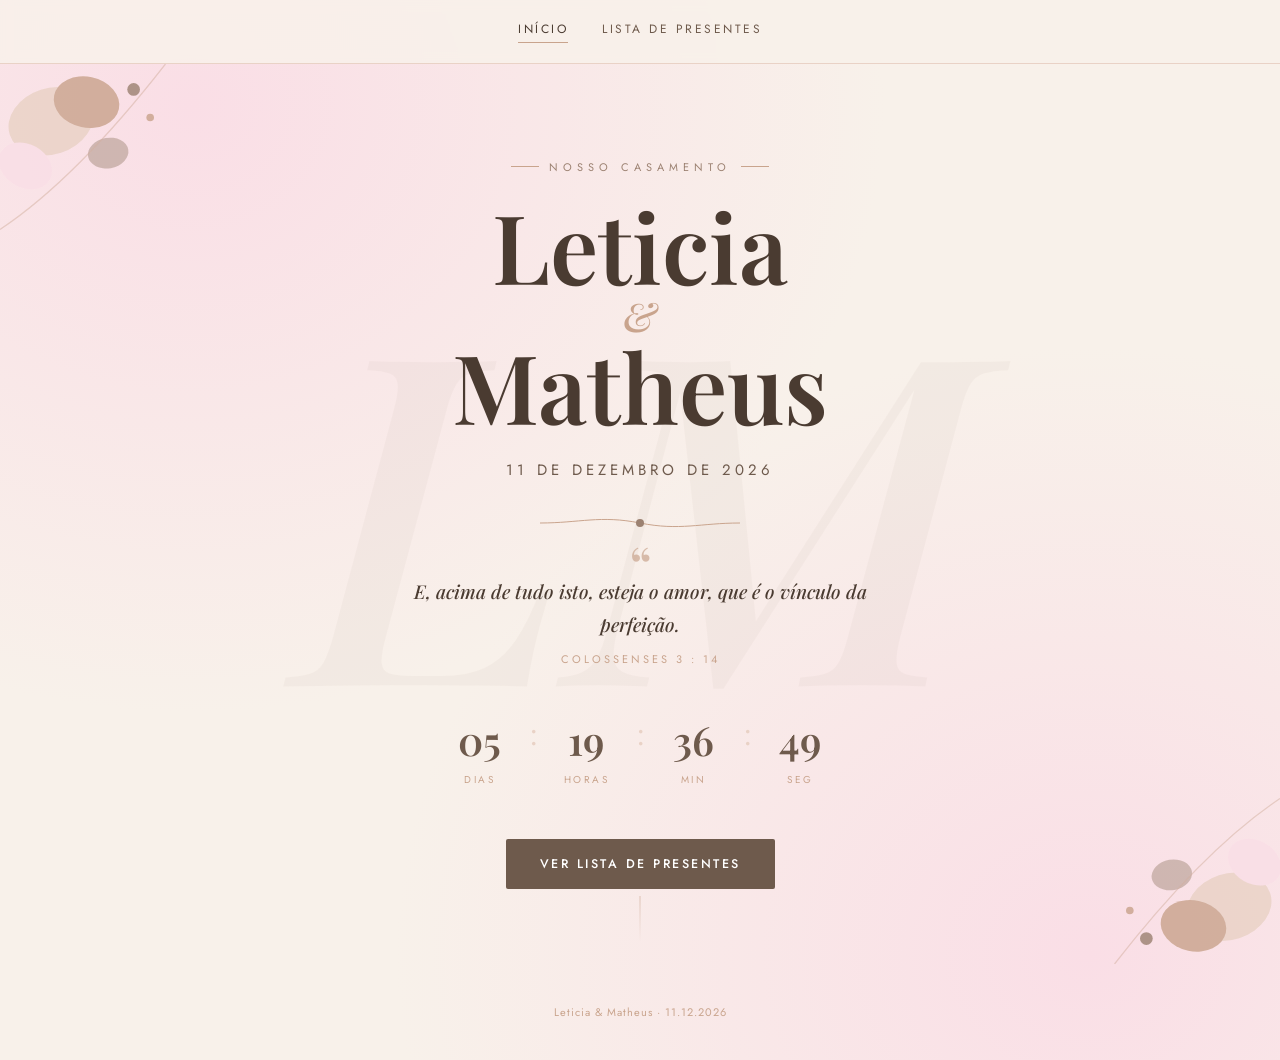
==== index.html @ dac5e62a "Add files via upload" ====
<!DOCTYPE html>
<html lang="pt-BR">
<head>
<meta charset="UTF-8">
<meta name="viewport" content="width=device-width, initial-scale=1.0">
<title>Leticia & Matheus | 11.12.2026</title>
<link href="https://fonts.googleapis.com/css2?family=Playfair+Display:ital,wght@0,500;0,600;0,700;1,500&family=Jost:wght@300;400;500&display=swap" rel="stylesheet">
<link rel="stylesheet" href="css/style.css">
<style>
  .hero{
    min-height:100vh;
    display:flex;
    flex-direction:column;
    align-items:center;
    justify-content:center;
    text-align:center;
    padding:70px 24px 50px;
    position:relative;
  }
  .corner{position:absolute; width:min(280px, 42vw); height:auto; opacity:0.9;}
  .corner.tl{top:0;left:0;}
  .corner.br{bottom:0;right:0; transform:rotate(180deg);}
  .monogram-bg{
    position:absolute; top:50%; left:50%; transform:translate(-50%,-54%);
    font-family:'Playfair Display',serif; font-style:italic; font-weight:500;
    font-size:min(38vw, 460px); color:var(--mocha); opacity:0.05; line-height:1;
    z-index:0; pointer-events:none; user-select:none;
  }
  .content{position:relative; z-index:1; display:flex; flex-direction:column; align-items:center;}
  .eyebrow{
    letter-spacing:5px; text-transform:uppercase; font-size:11px; color:var(--mocha);
    margin-bottom:22px; opacity:0; animation:riseIn .8s ease forwards .1s;
  }
  .eyebrow::before,.eyebrow::after{content:'';display:inline-block;width:28px;height:1px;background:var(--rose);vertical-align:middle;margin:0 10px 3px;}
  h1{
    font-family:'Playfair Display',serif; font-weight:600; font-size:clamp(44px,9vw,96px);
    margin:0; line-height:1; color:var(--ink); opacity:0; animation:riseIn .9s ease forwards .3s;
  }
  .amp{display:block; font-style:italic; font-weight:500; color:var(--rose); font-size:0.42em; margin:2px 0;}
  .date-line{
    margin-top:26px; font-size:15px; letter-spacing:4px; color:var(--mocha-dk);
    opacity:0; animation:riseIn .8s ease forwards .5s;
  }
  .flourish-hero{width:200px; margin:32px 0; opacity:0; animation:riseIn .8s ease forwards .6s;}
  .verse-block{max-width:540px; padding:0 30px; opacity:0; animation:riseIn .8s ease forwards .75s;}
  .quote-mark{font-family:'Playfair Display',serif; font-size:56px; color:var(--rose); line-height:0; display:block; margin-bottom:10px; opacity:0.7;}
  .verse{font-family:'Playfair Display',serif; font-style:italic; font-weight:500; font-size:19px; line-height:1.75; color:var(--ink); margin:0 0 10px;}
  .verse-ref{font-size:11px; letter-spacing:3px; text-transform:uppercase; color:var(--rose); margin-bottom:46px;}
  .countdown{display:flex; align-items:center; margin-bottom:52px; opacity:0; animation:riseIn .8s ease forwards .9s;}
  .countdown .unit{display:flex; flex-direction:column; align-items:center; width:88px;}
  .countdown .num{font-family:'Playfair Display',serif; font-size:40px; font-weight:600; color:var(--mocha-dk); display:block; font-variant-numeric:tabular-nums;}
  .countdown .label{font-size:10px; letter-spacing:2.5px; text-transform:uppercase; color:var(--rose); margin-top:6px;}
  .countdown .sep{font-family:'Playfair Display',serif; font-size:28px; color:var(--blush); margin:0 6px; align-self:flex-start; margin-top:2px;}
  .cta{display:inline-flex; gap:16px; flex-wrap:wrap; justify-content:center; opacity:0; animation:riseIn .8s ease forwards 1.05s;}
  .scroll-cue{position:absolute; bottom:22px; left:50%; transform:translateX(-50%); width:1px; height:46px; background:linear-gradient(var(--rose), transparent); opacity:0.6;}
  @keyframes riseIn{from{opacity:0; transform:translateY(14px);} to{opacity:1; transform:translateY(0);}}
  @media (max-width:460px){
    .countdown .unit{width:66px;} .countdown .num{font-size:28px;} .corner{width:38vw;} .verse{font-size:16px;}
  }
</style>
</head>
<body>

<nav class="site-nav">
  <a href="index.html" class="ativo">Início</a>
  <a href="presentes.html">Lista de presentes</a>
</nav>

<div class="hero">

  <svg class="corner tl" viewBox="0 0 220 220" fill="none" xmlns="http://www.w3.org/2000/svg">
    <g opacity="0.9">
      <ellipse cx="40" cy="45" rx="34" ry="26" fill="#E9D2C6" transform="rotate(-18 40 45)"/>
      <ellipse cx="68" cy="30" rx="26" ry="20" fill="#C9A48D" transform="rotate(12 68 30)"/>
      <ellipse cx="20" cy="80" rx="22" ry="17" fill="#FADEE6" transform="rotate(30 20 80)"/>
      <ellipse cx="85" cy="70" rx="16" ry="12" fill="#9C8272" opacity="0.55" transform="rotate(-10 85 70)"/>
      <path d="M0 130 Q 60 90 130 0" stroke="#C9A48D" stroke-width="1" fill="none" opacity="0.5"/>
      <circle cx="105" cy="20" r="5" fill="#9C8272"/>
      <circle cx="118" cy="42" r="3" fill="#C9A48D"/>
    </g>
  </svg>

  <svg class="corner br" viewBox="0 0 220 220" fill="none" xmlns="http://www.w3.org/2000/svg">
    <g opacity="0.9">
      <ellipse cx="40" cy="45" rx="34" ry="26" fill="#E9D2C6" transform="rotate(-18 40 45)"/>
      <ellipse cx="68" cy="30" rx="26" ry="20" fill="#C9A48D" transform="rotate(12 68 30)"/>
      <ellipse cx="20" cy="80" rx="22" ry="17" fill="#FADEE6" transform="rotate(30 20 80)"/>
      <ellipse cx="85" cy="70" rx="16" ry="12" fill="#9C8272" opacity="0.55" transform="rotate(-10 85 70)"/>
      <path d="M0 130 Q 60 90 130 0" stroke="#C9A48D" stroke-width="1" fill="none" opacity="0.5"/>
      <circle cx="105" cy="20" r="5" fill="#9C8272"/>
      <circle cx="118" cy="42" r="3" fill="#C9A48D"/>
    </g>
  </svg>

  <div class="monogram-bg">LM</div>

  <div class="content">
    <div class="eyebrow">Nosso casamento</div>

    <h1>Leticia<span class="amp">&amp;</span>Matheus</h1>
    <div class="date-line">11 DE DEZEMBRO DE 2026</div>

    <svg class="flourish-hero" viewBox="0 0 200 20" fill="none" xmlns="http://www.w3.org/2000/svg">
      <path d="M0 10 C 40 10, 60 2, 100 10 C 140 18, 160 10, 200 10" stroke="#C9A48D" stroke-width="1" fill="none"/>
      <circle cx="100" cy="10" r="4" fill="#9C8272"/>
    </svg>

    <div class="verse-block">
      <span class="quote-mark">&ldquo;</span>
      <p class="verse">E, acima de tudo isto, esteja o amor, que é o vínculo da perfeição.</p>
      <div class="verse-ref">Colossenses 3 : 14</div>
    </div>

    <div class="countdown" id="countdown">
      <div class="unit"><span class="num" id="cd-dias">00</span><span class="label">Dias</span></div>
      <span class="sep">:</span>
      <div class="unit"><span class="num" id="cd-horas">00</span><span class="label">Horas</span></div>
      <span class="sep">:</span>
      <div class="unit"><span class="num" id="cd-min">00</span><span class="label">Min</span></div>
      <span class="sep">:</span>
      <div class="unit"><span class="num" id="cd-seg">00</span><span class="label">Seg</span></div>
    </div>

    <div class="cta">
      <a href="presentes.html" class="btn btn-primary">Ver lista de presentes</a>
    </div>
  </div>

  <div class="scroll-cue"></div>
</div>

<footer class="site-footer">Leticia &amp; Matheus · 11.12.2026</footer>

<script src="js/countdown.js"></script>
</body>
</html>
---- css/style.css ----
/* ===================================================
   Convite de Casamento — Leticia & Matheus
   Folha de estilo compartilhada
   =================================================== */

:root{
  --mocha:#9C8272;
  --mocha-dk:#6E5A4C;
  --rose:#C9A48D;
  --blush:#E9D2C6;
  --blush-lt:#FADEE6;
  --cream:#F8F1EA;
  --white:#FFFFFF;
  --ink:#4A3B31;
  --erro:#B3564A;
  --sucesso:#7C8F6E;
}

*{box-sizing:border-box;}
html{scroll-behavior:smooth;}
body{
  margin:0;
  background:
    radial-gradient(ellipse at 15% 10%, var(--blush-lt) 0%, transparent 45%),
    radial-gradient(ellipse at 85% 90%, var(--blush-lt) 0%, transparent 45%),
    var(--cream);
  font-family:'Jost',sans-serif;
  color:var(--ink);
  min-height:100vh;
}

a{color:inherit;}

/* ---------------- Navegação ---------------- */
.site-nav{
  position:sticky;
  top:0;
  z-index:20;
  display:flex;
  justify-content:center;
  gap:34px;
  padding:20px 16px;
  background:rgba(248,241,234,0.85);
  backdrop-filter:blur(6px);
  border-bottom:1px solid var(--blush);
}
.site-nav a{
  font-size:12px;
  letter-spacing:2.5px;
  text-transform:uppercase;
  text-decoration:none;
  color:var(--mocha-dk);
  padding-bottom:4px;
  border-bottom:1px solid transparent;
  transition:border-color .25s ease, color .25s ease;
}
.site-nav a:hover,
.site-nav a.ativo{
  color:var(--ink);
  border-bottom-color:var(--rose);
}
@media (max-width:480px){
  .site-nav{gap:18px;}
  .site-nav a{font-size:10.5px; letter-spacing:1.5px;}
}

/* ---------------- Cabeçalho de página (páginas internas) ---------------- */
.page-header{
  text-align:center;
  padding:70px 20px 30px;
  position:relative;
}
.page-header .eyebrow{
  letter-spacing:5px;
  text-transform:uppercase;
  font-size:11px;
  color:var(--mocha);
  margin-bottom:16px;
}
.page-header .eyebrow::before,
.page-header .eyebrow::after{
  content:'';
  display:inline-block;
  width:28px;height:1px;
  background:var(--rose);
  vertical-align:middle;
  margin:0 10px 3px;
}
.page-header h1{
  font-family:'Playfair Display',serif;
  font-weight:600;
  font-size:clamp(32px,6vw,52px);
  margin:0 0 14px;
  color:var(--ink);
}
.page-header p{
  max-width:520px;
  margin:0 auto;
  font-size:15px;
  line-height:1.7;
  color:var(--mocha-dk);
}
.flourish{
  width:160px;
  margin:26px auto 0;
  display:block;
}

/* ---------------- Seções / containers ---------------- */
.container{
  max-width:760px;
  margin:0 auto;
  padding:20px 20px 100px;
}

/* ---------------- Modal de reserva ---------------- */
.modal-overlay{
  position:fixed;
  inset:0;
  background:rgba(74,59,49,0.45);
  display:flex;
  align-items:center;
  justify-content:center;
  padding:20px;
  z-index:50;
}
.modal-overlay.oculto{display:none;}
.modal-card{
  background:var(--white);
  border-radius:8px;
  padding:30px clamp(20px,5vw,36px);
  max-width:400px;
  width:100%;
  box-shadow:0 20px 60px -20px rgba(74,59,49,0.5);
}
.modal-card h3{
  font-family:'Playfair Display',serif;
  font-size:20px;
  margin:0 0 20px;
  text-align:center;
  color:var(--ink);
}

.presente-card.sem-foto{padding-top:30px;}
.presente-card .info-somente-nome{padding-top:0; align-items:center; text-align:center;}
.presente-card .mini-flourish{width:40px; height:auto; margin:0 0 12px;}
.presente-card.sem-foto h3{font-size:17px;}

/* ---------------- Presentes: ícone (svg) ---------------- */
.presente-card .icone-svg{
  width:100%;
  aspect-ratio:1/1;
  display:flex;
  align-items:center;
  justify-content:center;
  background:var(--blush-lt);
  color:var(--mocha-dk);
}
.presente-card .icone-svg svg{width:42%; height:42%;}

/* ---------------- Lista de presentes (estática, sem reserva) ---------------- */
.container-estreito{max-width:600px;}
.lista-presentes-card{
  background:var(--white);
  border:1px solid var(--blush);
  border-radius:8px;
  padding:clamp(28px,6vw,52px);
  box-shadow:0 14px 40px -20px rgba(156,130,114,0.4);
}
.categoria-presentes{margin-bottom:34px;}
.categoria-presentes:last-child{margin-bottom:0;}
.categoria-presentes h3{
  font-family:'Playfair Display',serif;
  font-style:italic;
  font-weight:500;
  font-size:15px;
  letter-spacing:1px;
  color:var(--mocha);
  margin:0 0 14px;
  padding-bottom:8px;
  border-bottom:1px solid var(--blush-lt);
}
.lista-itens{
  list-style:none;
  margin:0;
  padding:0;
  columns:1;
}
.lista-itens li{
  display:flex;
  align-items:center;
  justify-content:space-between;
  flex-wrap:wrap;
  gap:6px 14px;
  padding:12px 0;
  border-bottom:1px solid var(--blush-lt);
  font-size:15px;
  color:var(--ink);
  line-height:1.5;
}
.lista-itens li:last-child{border-bottom:none;}
.lista-itens li .nome-item{padding-left:18px; position:relative;}
.lista-itens li.disponivel .nome-item::before{
  content:'';
  position:absolute;
  left:0;
  top:9px;
  width:6px;
  height:6px;
  border-radius:50%;
  background:var(--rose);
}
.btn-escolher{
  font-family:'Jost',sans-serif;
  font-size:12px;
  font-weight:500;
  letter-spacing:1.5px;
  text-transform:uppercase;
  padding:8px 18px;
  border-radius:20px;
  border:1px solid var(--mocha);
  background:transparent;
  color:var(--mocha-dk);
  cursor:pointer;
  transition:all .2s ease;
  white-space:nowrap;
}
.btn-escolher:hover{background:var(--mocha-dk); color:var(--white); border-color:var(--mocha-dk);}
.lista-itens li.indisponivel{color:var(--rose);}
.lista-itens li.indisponivel .marca-x{
  color:var(--erro);
  font-weight:600;
  margin-right:2px;
}
.lista-itens li .tag-indisponivel{
  font-size:10px;
  letter-spacing:1px;
  text-transform:uppercase;
  color:var(--rose);
  border:1px solid var(--blush);
  border-radius:10px;
  padding:4px 10px;
  white-space:nowrap;
}
@media (min-width:480px){
  .lista-itens{columns:2; column-gap:28px;}
  .lista-itens li{break-inside:avoid;}
}

/* ---------------- Wizard de confirmação ---------------- */
.step-indicator{
  text-align:center;
  font-size:11px;
  letter-spacing:2px;
  text-transform:uppercase;
  color:var(--rose);
  margin-bottom:26px;
}
.step{display:none;}
.step.ativo{display:block; animation:fadeStep .4s ease;}
@keyframes fadeStep{from{opacity:0; transform:translateY(6px);} to{opacity:1; transform:translateY(0);}}
.step-hint{
  font-size:13px;
  color:var(--mocha-dk);
  text-align:center;
  margin:0 0 20px;
}
.wizard-nav{
  display:flex;
  justify-content:space-between;
  gap:12px;
  margin-top:10px;
}
.wizard-nav .btn{flex:1; text-align:center;}
.presentes-grid-wizard{max-height:420px; overflow-y:auto; padding:4px; margin-bottom:6px;}
.presente-card.selecionavel{cursor:pointer; transition:box-shadow .2s ease, border-color .2s ease;}
.presente-card.selecionado{
  border-color:var(--mocha-dk);
  box-shadow:0 0 0 2px var(--mocha-dk);
  position:relative;
}
.presente-card.selecionado::after{
  content:'✓';
  position:absolute;
  top:8px; right:8px;
  width:22px; height:22px;
  background:var(--mocha-dk);
  color:var(--white);
  border-radius:50%;
  display:flex; align-items:center; justify-content:center;
  font-size:13px;
}
.resumo-selecao{
  font-size:13px;
  color:var(--mocha-dk);
  text-align:center;
  margin-bottom:18px;
  min-height:18px;
}

/* ---------------- Formulários ---------------- */
.form-card{
  background:var(--white);
  border:1px solid var(--blush);
  border-radius:6px;
  padding:36px clamp(20px,5vw,48px);
  box-shadow:0 14px 40px -20px rgba(156,130,114,0.4);
}
.field{margin-bottom:22px;}
.field label{
  display:block;
  font-size:11px;
  letter-spacing:1.5px;
  text-transform:uppercase;
  color:var(--mocha-dk);
  margin-bottom:8px;
}
.field input,
.field select{
  width:100%;
  padding:12px 14px;
  border:1px solid var(--blush);
  border-radius:4px;
  background:var(--cream);
  font-family:'Jost',sans-serif;
  font-size:15px;
  color:var(--ink);
}
.field input:focus,
.field select:focus{
  outline:2px solid var(--rose);
  outline-offset:1px;
}
.guest-names{
  display:flex;
  flex-direction:column;
  gap:12px;
  margin-bottom:22px;
}

.btn{
  font-family:'Jost',sans-serif;
  font-size:12.5px;
  font-weight:500;
  letter-spacing:2.5px;
  text-transform:uppercase;
  text-decoration:none;
  padding:16px 34px;
  border-radius:2px;
  border:none;
  cursor:pointer;
  transition:all .3s ease;
  display:inline-block;
}
.btn-primary{
  background:var(--mocha-dk);
  color:var(--white);
}
.btn-primary:hover{background:var(--ink); transform:translateY(-2px);}
.btn-primary:disabled{opacity:0.5; cursor:not-allowed; transform:none;}
.btn-outline{
  border:1px solid var(--mocha);
  color:var(--mocha-dk);
  background:transparent;
}
.btn-outline:hover{background:var(--white); transform:translateY(-2px);}
.btn-full{width:100%; text-align:center;}

.msg{
  margin-top:18px;
  padding:14px 16px;
  border-radius:4px;
  font-size:14px;
  text-align:center;
}
.msg.sucesso{background:#EEF1EA; color:var(--sucesso); border:1px solid var(--sucesso);}
.msg.erro{background:#F7E9E7; color:var(--erro); border:1px solid var(--erro);}
.msg.oculto{display:none;}

/* ---------------- Grid de presentes ---------------- */
.presentes-grid{
  display:grid;
  grid-template-columns:repeat(2, 1fr);
  gap:16px;
}
@media (min-width:600px){
  .presentes-grid{grid-template-columns:repeat(auto-fill, minmax(220px, 1fr)); gap:22px;}
}
.presente-card{
  background:var(--white);
  border:1px solid var(--blush);
  border-radius:8px;
  padding:0 0 18px;
  text-align:center;
  box-shadow:0 10px 28px -18px rgba(156,130,114,0.4);
  display:flex;
  flex-direction:column;
  gap:8px;
  overflow:hidden;
}
.presente-card .foto{
  width:100%;
  aspect-ratio:1/1;
  object-fit:cover;
  background:var(--blush-lt);
  display:block;
}
.presente-card .icone{
  width:100%;
  aspect-ratio:1/1;
  display:flex;
  align-items:center;
  justify-content:center;
  font-size:34px;
  background:var(--blush-lt);
}
.presente-card .info{padding:2px 14px 0; display:flex; flex-direction:column; gap:8px; flex:1;}
.presente-card h3{
  font-family:'Playfair Display',serif;
  font-size:16px;
  margin:0;
  color:var(--ink);
}
.presente-card p{
  font-size:12.5px;
  color:var(--mocha-dk);
  margin:0;
  min-height:28px;
}
.presente-card .btn,
.presente-card .status-reservado{margin:0 14px;}
.presente-card .status-reservado{
  font-size:11px;
  letter-spacing:1.5px;
  text-transform:uppercase;
  color:var(--rose);
  border:1px solid var(--blush);
  border-radius:20px;
  padding:8px 0;
}
.presente-card.reservado{opacity:0.55;}

/* ---------------- Admin ---------------- */
.admin-total{
  text-align:center;
  margin-bottom:30px;
}
.nomes-lista{
  display:flex;
  flex-wrap:wrap;
  gap:8px;
  margin-bottom:40px;
}
.nomes-lista .chip{
  background:var(--white);
  border:1px solid var(--blush);
  border-radius:20px;
  padding:6px 14px;
  font-size:13px;
  color:var(--ink);
}
.admin-total .numero{
  font-family:'Playfair Display',serif;
  font-size:56px;
  color:var(--mocha-dk);
  display:block;
}
.admin-total .label{
  font-size:11px;
  letter-spacing:2px;
  text-transform:uppercase;
  color:var(--rose);
}
table.admin-tabela{
  width:100%;
  border-collapse:collapse;
  background:var(--white);
  border:1px solid var(--blush);
  border-radius:6px;
  overflow:hidden;
}
table.admin-tabela th,
table.admin-tabela td{
  padding:12px 16px;
  text-align:left;
  font-size:14px;
  border-bottom:1px solid var(--blush-lt);
}
table.admin-tabela th{
  background:var(--blush-lt);
  font-size:11px;
  letter-spacing:1.5px;
  text-transform:uppercase;
  color:var(--mocha-dk);
}
table.admin-tabela tr:last-child td{border-bottom:none;}
.btn-liberar{
  font-family:'Jost',sans-serif;
  font-size:11px;
  letter-spacing:1px;
  text-transform:uppercase;
  padding:6px 12px;
  border-radius:20px;
  border:1px solid var(--erro);
  background:transparent;
  color:var(--erro);
  cursor:pointer;
  white-space:nowrap;
}
.btn-liberar:hover{background:var(--erro); color:var(--white);}
.btn-liberar:disabled{opacity:0.5; cursor:not-allowed;}

.loading{
  text-align:center;
  color:var(--mocha);
  font-size:13px;
  letter-spacing:1px;
  padding:30px 0;
}

footer.site-footer{
  text-align:center;
  padding:40px 20px;
  font-size:11px;
  letter-spacing:1px;
  color:var(--rose);
}

@media (prefers-reduced-motion: reduce){
  *{animation-duration:0.01ms !important; animation-delay:0s !important;}
}

.admin-login-overlay.oculto{display:none !important;}
/* ============================================================
   Painel administrativo — modal de acesso
   ============================================================ */
.admin-bloqueado{overflow:hidden;}
.admin-main{padding-top:10px;}
.admin-empty-state{
  width:min(100%,620px);
  margin:0 auto 50px;
  padding:52px 30px;
  text-align:center;
  background:rgba(255,255,255,.72);
  border:1px solid var(--blush);
  border-radius:18px;
  box-shadow:0 18px 45px -30px rgba(74,59,49,.35);
}
.admin-empty-heart{
  display:block;
  width:64px;height:64px;
  margin:0 auto 18px;
  border:1px solid var(--rose);
  border-radius:50%;
  line-height:61px;
  font-family:'Playfair Display',serif;
  font-size:31px;
  color:var(--rose);
}
.admin-empty-state h2{
  margin:0 0 10px;
  font-family:'Playfair Display',serif;
  font-weight:600;
  color:var(--ink);
}
.admin-empty-state p{margin:0 auto 24px;color:var(--mocha-dk);font-size:14px;}

.admin-modal-overlay{
  position:fixed;
  inset:0;
  z-index:9999;
  display:flex;
  align-items:center;
  justify-content:center;
  padding:20px;
  background:rgba(50,38,32,.32);
  backdrop-filter:blur(12px);
  -webkit-backdrop-filter:blur(12px);
  opacity:1;
  animation:adminModalFade .25s ease both;
}
.admin-modal-overlay.oculto{display:none !important;}
.admin-modal{
  position:relative;
  width:min(100%,410px);
  padding:38px 34px 30px;
  text-align:center;
  background:rgba(255,252,249,.985);
  border:1px solid rgba(201,164,141,.5);
  border-radius:22px;
  box-shadow:0 28px 80px rgba(50,38,32,.24);
  overflow:hidden;
  animation:adminModalUp .32s cubic-bezier(.2,.8,.2,1) both;
}
.admin-modal::before{
  content:'';
  position:absolute;
  width:190px;height:190px;
  border-radius:50%;
  background:rgba(250,222,230,.36);
  top:-120px;right:-75px;
  pointer-events:none;
}
.admin-modal::after{
  content:'';
  position:absolute;
  width:130px;height:130px;
  border-radius:50%;
  background:rgba(233,210,198,.20);
  bottom:-90px;left:-65px;
  pointer-events:none;
}
.admin-modal-close{
  position:absolute;
  z-index:2;
  top:11px;right:13px;
  width:34px;height:34px;
  border:0;border-radius:50%;
  background:transparent;
  color:var(--mocha-dk);
  font-size:25px;font-weight:300;
  line-height:1;
  cursor:pointer;
  transition:background .2s,transform .2s;
}
.admin-modal-close:hover{background:var(--blush-lt);transform:rotate(8deg);}
.admin-modal-ornament{
  position:relative;z-index:1;
  width:54px;height:54px;
  margin:0 auto 14px;
  border:1px solid rgba(201,164,141,.65);
  border-radius:50%;
  display:grid;place-items:center;
  font-family:'Playfair Display',serif;
  font-size:28px;
  color:var(--rose);
}
.admin-modal .eyebrow{position:relative;z-index:1;margin-bottom:7px;}
.admin-modal h2{position:relative;z-index:1;margin:0 0 8px;font-family:'Playfair Display',serif;font-size:29px;font-weight:600;color:var(--ink);}
.admin-modal-text{position:relative;z-index:1;max-width:310px;margin:0 auto 23px;color:var(--mocha-dk);font-size:13px;line-height:1.65;}
.admin-field{position:relative;z-index:1;text-align:left;}
.admin-field label{display:block;margin:0 0 7px;font-size:11px;letter-spacing:1.4px;text-transform:uppercase;color:var(--mocha-dk);}
.admin-token-wrap{position:relative;}
.admin-token-wrap input{
  width:100%;box-sizing:border-box;
  padding:13px 48px 13px 14px;
  border:1px solid rgba(156,130,114,.42);
  border-radius:11px;
  background:#fff;color:var(--ink);
  font:inherit;outline:none;
  transition:border-color .2s,box-shadow .2s;
}
.admin-token-wrap input:focus{border-color:var(--mocha);box-shadow:0 0 0 4px rgba(201,164,141,.13);}
.admin-token-toggle{position:absolute;top:50%;right:7px;transform:translateY(-50%);width:36px;height:36px;border:0;border-radius:8px;background:transparent;color:var(--mocha-dk);cursor:pointer;font-size:14px;}
.admin-token-toggle:hover{background:var(--blush-lt);}
.admin-login-error{position:relative;z-index:1;margin-top:10px;padding:9px 11px;border:1px solid rgba(179,86,74,.25);border-radius:9px;background:rgba(179,86,74,.06);color:var(--erro);font-size:12px;line-height:1.4;text-align:left;}
.admin-login-btn{position:relative;z-index:1;width:100%;margin-top:15px;min-height:45px;}
.admin-login-note{position:relative;z-index:1;margin-top:14px;font-size:10px;color:var(--rose);letter-spacing:.15px;}
@keyframes adminModalFade{from{opacity:0;}to{opacity:1;}}
@keyframes adminModalUp{from{opacity:0;transform:translateY(14px) scale(.97);}to{opacity:1;transform:translateY(0) scale(1);}}
@media(max-width:480px){
  .admin-modal{padding:34px 22px 27px;border-radius:19px;}
  .admin-modal h2{font-size:27px;}
}


/* ---------------- Modal de sucesso da reserva ---------------- */
.modal-sucesso-card{
  position:relative;
  text-align:center;
  padding:38px 30px 30px;
  border-radius:20px;
  overflow:hidden;
  animation:successModalUp .32s cubic-bezier(.2,.8,.2,1) both;
}
.modal-sucesso-card::before{
  content:'';
  position:absolute;
  width:180px;height:180px;
  border-radius:50%;
  background:rgba(250,222,230,.38);
  top:-115px;right:-70px;
  pointer-events:none;
}
.sucesso-coracao{
  position:relative;
  width:58px;height:58px;
  margin:0 auto 14px;
  display:flex;align-items:center;justify-content:center;
  border-radius:50%;
  background:var(--blush-lt);
  color:var(--rose);
  font-family:'Playfair Display',serif;
  font-size:34px;
  line-height:1;
}
.modal-sucesso-card .eyebrow{
  position:relative;
  margin-bottom:8px;
}
.modal-sucesso-card h3{
  position:relative;
  margin-bottom:12px;
  font-size:25px;
}
.sucesso-texto{
  position:relative;
  margin:0 auto 10px;
  max-width:330px;
  color:var(--mocha-dk);
  font-size:14px;
  line-height:1.7;
}
.sucesso-presenca{
  margin:16px 0 8px;
  text-align:center;
  font-size:14px;
  line-height:1.7;
  color:var(--mocha-dk);
}
.sucesso-assinatura{
  margin:4px 0 20px;
  text-align:center;
  font-family:'Playfair Display',serif;
  font-size:18px;
  color:var(--ink);
}
.sucesso-item{
  position:relative;
  margin:0 auto 24px;
  max-width:330px;
  color:var(--rose);
  font-family:'Playfair Display',serif;
  font-style:italic;
  font-size:14px;
}
.modal-fechar{
  position:absolute;
  top:10px;right:12px;
  width:34px;height:34px;
  border:0;background:transparent;
  color:var(--mocha);
  font-size:27px;line-height:1;
  cursor:pointer;
  z-index:2;
}
.modal-fechar:hover{color:var(--ink);}
.sucesso-btn{
  position:relative;
  min-width:150px;
}
@keyframes successModalUp{
  from{opacity:0;transform:translateY(12px) scale(.98)}
  to{opacity:1;transform:translateY(0) scale(1)}
}
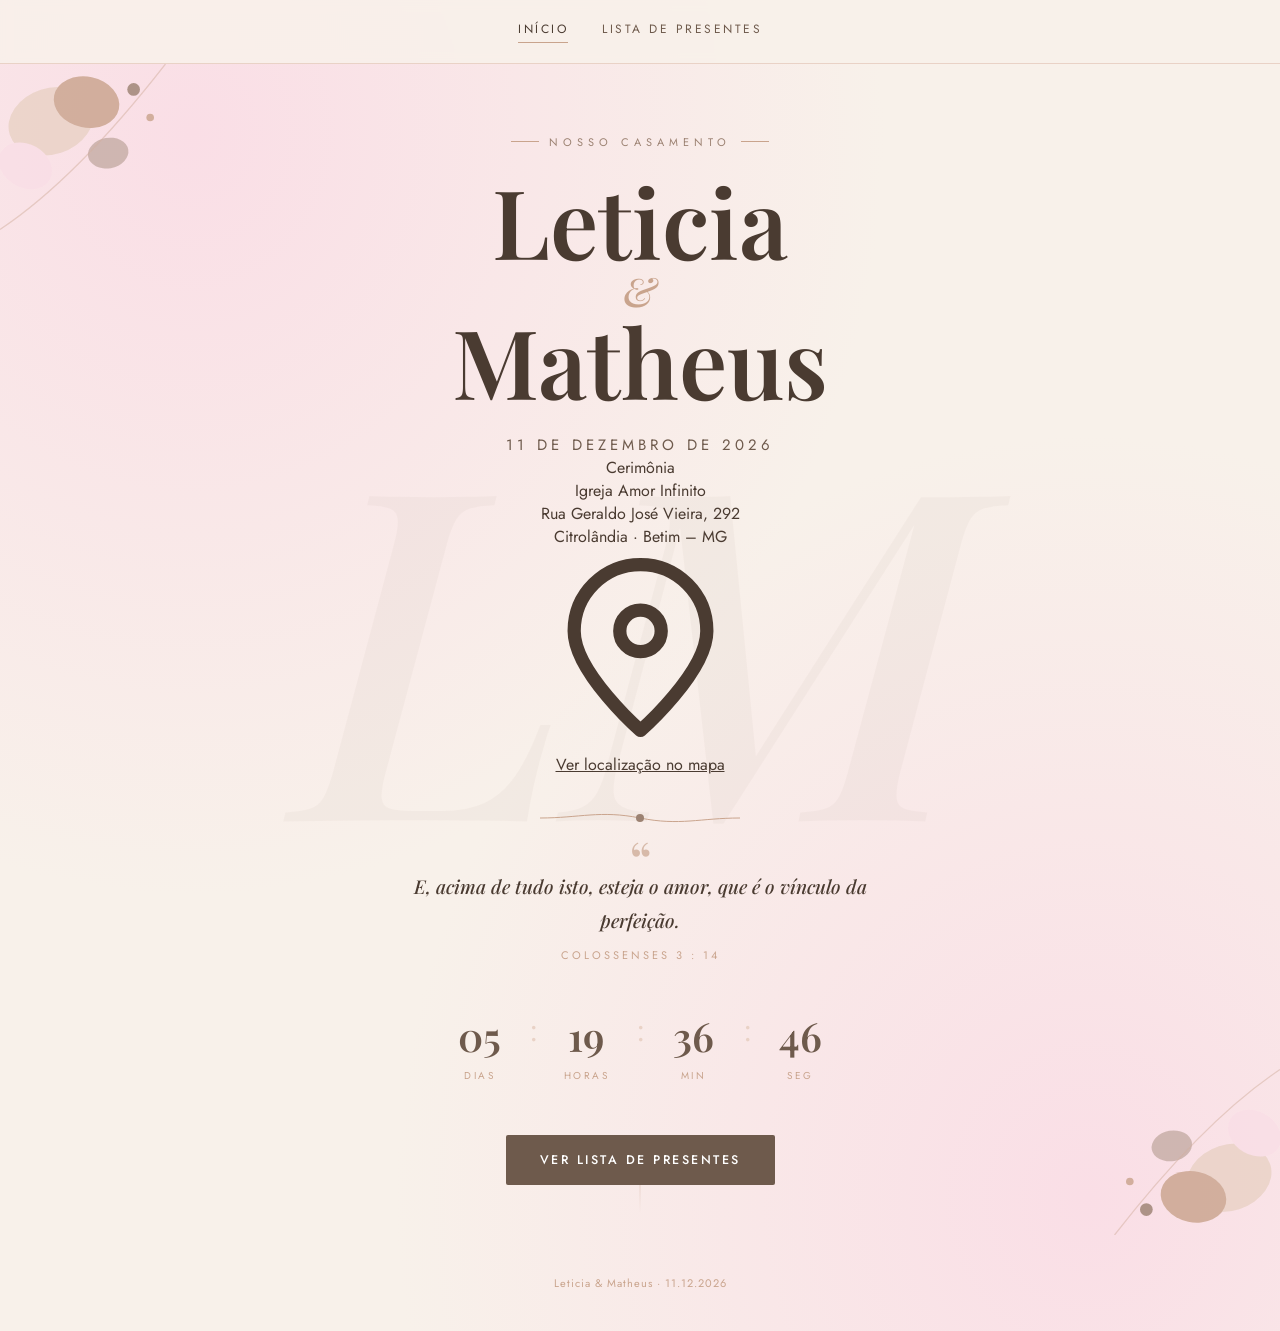
==== commit ad257322: "Update index.html" ====
--- a/index.html
+++ b/index.html
@@ -56,6 +56,76 @@
   @keyframes riseIn{from{opacity:0; transform:translateY(14px);} to{opacity:1; transform:translateY(0);}}
   @media (max-width:460px){
     .countdown .unit{width:66px;} .countdown .num{font-size:28px;} .corner{width:38vw;} .verse{font-size:16px;}
+
+
+    
+.local-casamento {
+  margin-top: 24px;
+  display: flex;
+  flex-direction: column;
+  align-items: center;
+  gap: 8px;
+  text-align: center;
+  animation: riseIn .8s ease forwards .65s;
+}
+
+.local-casamento .local-titulo {
+  font-size: 10px;
+  letter-spacing: 3px;
+  text-transform: uppercase;
+  color: var(--rose);
+}
+
+.local-casamento .local-igreja {
+  font-family: 'Playfair Display', serif;
+  font-size: 21px;
+  color: var(--ink);
+}
+
+.local-casamento .local-endereco {
+  font-size: 13px;
+  line-height: 1.8;
+  color: var(--mocha-dk);
+  max-width: 320px;
+}
+
+.local-casamento .local-link {
+  display: inline-flex;
+  align-items: center;
+  gap: 7px;
+  margin-top: 5px;
+  padding: 9px 16px;
+  border: 1px solid var(--rose);
+  border-radius: 30px;
+  color: var(--mocha-dk);
+  text-decoration: none;
+  font-size: 11px;
+  letter-spacing: 1px;
+  transition: background .25s ease, color .25s ease;
+}
+
+.local-casamento .local-link:hover {
+  background: var(--rose);
+  color: white;
+}
+
+.local-casamento .local-link svg {
+  width: 15px;
+  height: 15px;
+  flex-shrink: 0;
+}
+
+@media (max-width: 460px) {
+  .local-casamento .local-igreja {
+    font-size: 19px;
+  }
+
+  .local-casamento .local-endereco {
+    font-size: 12px;
+    padding: 0 12px;
+  }
+}
+
   }
 </style>
 </head>
@@ -99,6 +169,35 @@
 
     <h1>Leticia<span class="amp">&amp;</span>Matheus</h1>
     <div class="date-line">11 DE DEZEMBRO DE 2026</div>
+    
+<div class="local-casamento">
+  <span class="local-titulo">Cerimônia</span>
+
+  <div class="local-igreja">Igreja Amor Infinito</div>
+
+  <div class="local-endereco">
+    Rua Geraldo José Vieira, 292<br>
+    Citrolândia · Betim – MG
+  </div>
+
+  <a
+    class="local-link"
+    href="https://www.google.com/maps/search/?api=1&query=Igreja+Amor+Infinito%2C+Rua+Geraldo+Jos%C3%A9+Vieira%2C+292%2C+Citrol%C3%A2ndia%2C+Betim%2C+MG"
+    target="_blank"
+    rel="noopener noreferrer"
+    aria-label="Abrir localização da Igreja Amor Infinito no Google Maps"
+  >
+    <svg viewBox="0 0 24 24" fill="none"
+      stroke="currentColor" stroke-width="1.6"
+      stroke-linecap="round" stroke-linejoin="round"
+      aria-hidden="true">
+      <path d="M20 10c0 5-8 12-8 12S4 15 4 10a8 8 0 1 1 16 0Z"/>
+      <circle cx="12" cy="10" r="2.5"/>
+    </svg>
+    Ver localização no mapa
+  </a>
+</div>
+
 
     <svg class="flourish-hero" viewBox="0 0 200 20" fill="none" xmlns="http://www.w3.org/2000/svg">
       <path d="M0 10 C 40 10, 60 2, 100 10 C 140 18, 160 10, 200 10" stroke="#C9A48D" stroke-width="1" fill="none"/>
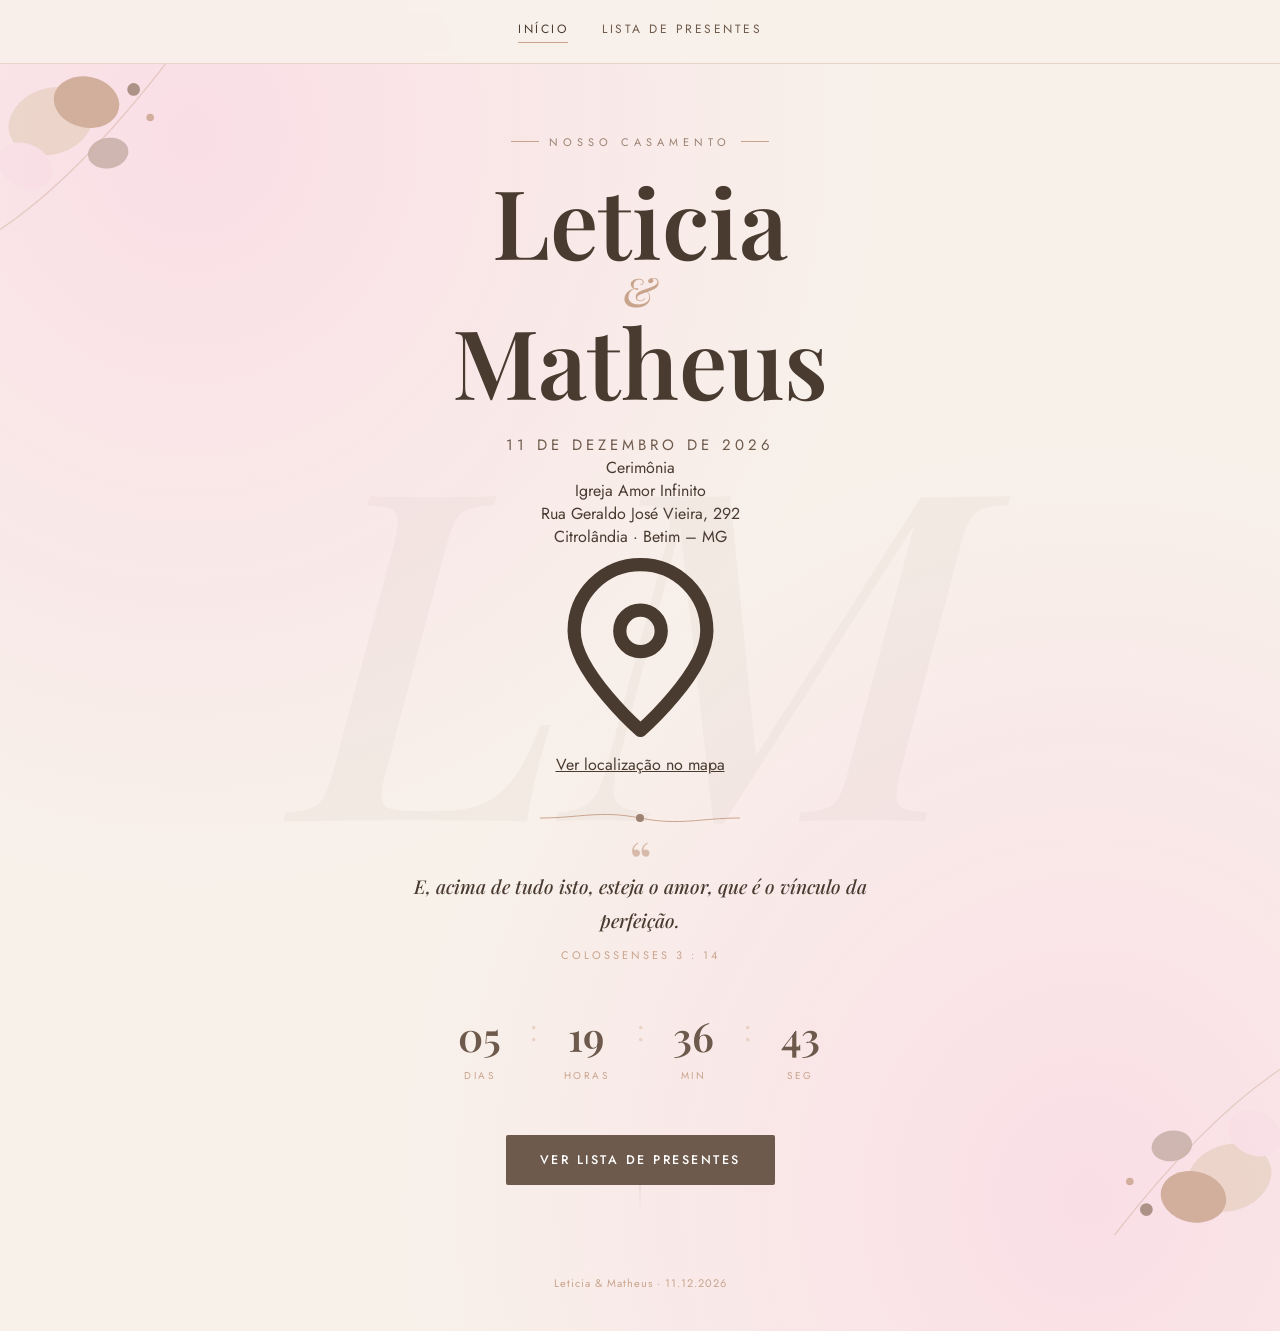
==== commit 7c4b7ccd: "Update index.html" ====
--- a/index.html
+++ b/index.html
@@ -109,11 +109,19 @@
   color: white;
 }
 
+
+
 .local-casamento .local-link svg {
-  width: 15px;
-  height: 15px;
+  width: 15px !important;
+  height: 15px !important;
+  min-width: 15px;
+  min-height: 15px;
+  max-width: 15px;
+  max-height: 15px;
+  display: inline-block;
   flex-shrink: 0;
 }
+
 
 @media (max-width: 460px) {
   .local-casamento .local-igreja {
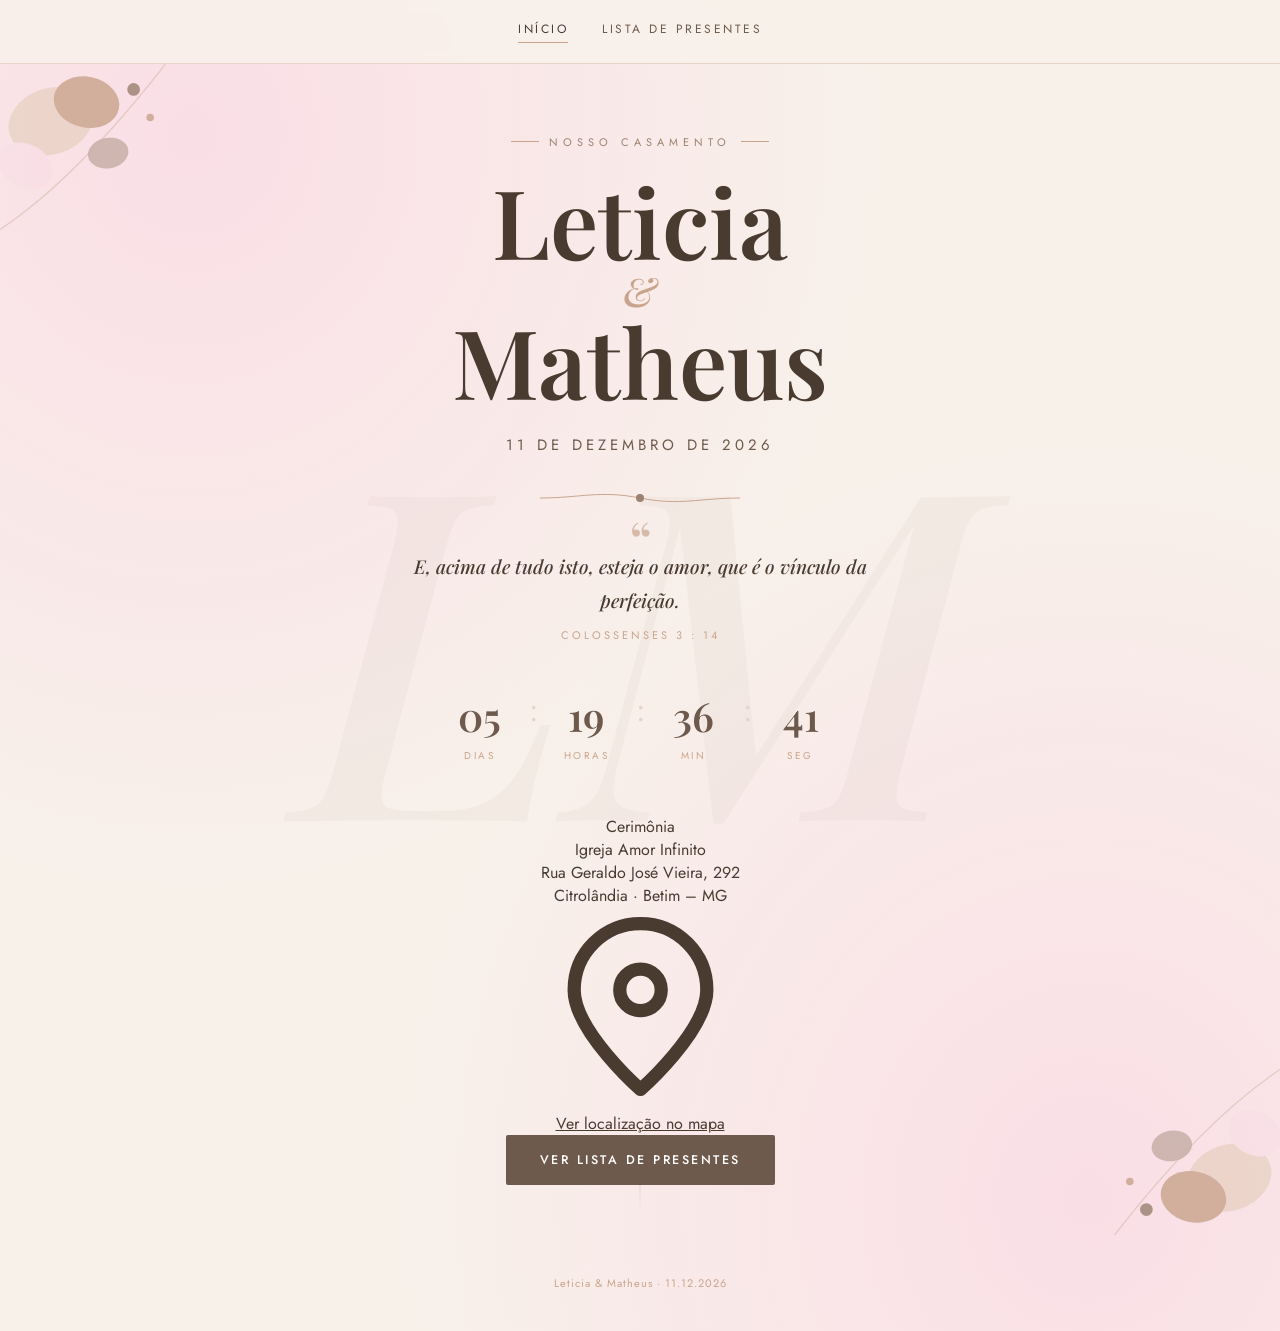
==== commit 38a0671f: "Update index.html" ====
--- a/index.html
+++ b/index.html
@@ -177,6 +177,30 @@
 
     <h1>Leticia<span class="amp">&amp;</span>Matheus</h1>
     <div class="date-line">11 DE DEZEMBRO DE 2026</div>
+
+
+    <svg class="flourish-hero" viewBox="0 0 200 20" fill="none" xmlns="http://www.w3.org/2000/svg">
+      <path d="M0 10 C 40 10, 60 2, 100 10 C 140 18, 160 10, 200 10" stroke="#C9A48D" stroke-width="1" fill="none"/>
+      <circle cx="100" cy="10" r="4" fill="#9C8272"/>
+    </svg>
+
+    <div class="verse-block">
+      <span class="quote-mark">&ldquo;</span>
+      <p class="verse">E, acima de tudo isto, esteja o amor, que é o vínculo da perfeição.</p>
+      <div class="verse-ref">Colossenses 3 : 14</div>
+    </div>
+
+    <div class="countdown" id="countdown">
+      <div class="unit"><span class="num" id="cd-dias">00</span><span class="label">Dias</span></div>
+      <span class="sep">:</span>
+      <div class="unit"><span class="num" id="cd-horas">00</span><span class="label">Horas</span></div>
+      <span class="sep">:</span>
+      <div class="unit"><span class="num" id="cd-min">00</span><span class="label">Min</span></div>
+      <span class="sep">:</span>
+      <div class="unit"><span class="num" id="cd-seg">00</span><span class="label">Seg</span></div>
+    </div>
+
+
     
 <div class="local-casamento">
   <span class="local-titulo">Cerimônia</span>
@@ -207,27 +231,7 @@
 </div>
 
 
-    <svg class="flourish-hero" viewBox="0 0 200 20" fill="none" xmlns="http://www.w3.org/2000/svg">
-      <path d="M0 10 C 40 10, 60 2, 100 10 C 140 18, 160 10, 200 10" stroke="#C9A48D" stroke-width="1" fill="none"/>
-      <circle cx="100" cy="10" r="4" fill="#9C8272"/>
-    </svg>
-
-    <div class="verse-block">
-      <span class="quote-mark">&ldquo;</span>
-      <p class="verse">E, acima de tudo isto, esteja o amor, que é o vínculo da perfeição.</p>
-      <div class="verse-ref">Colossenses 3 : 14</div>
-    </div>
-
-    <div class="countdown" id="countdown">
-      <div class="unit"><span class="num" id="cd-dias">00</span><span class="label">Dias</span></div>
-      <span class="sep">:</span>
-      <div class="unit"><span class="num" id="cd-horas">00</span><span class="label">Horas</span></div>
-      <span class="sep">:</span>
-      <div class="unit"><span class="num" id="cd-min">00</span><span class="label">Min</span></div>
-      <span class="sep">:</span>
-      <div class="unit"><span class="num" id="cd-seg">00</span><span class="label">Seg</span></div>
-    </div>
-
+    
     <div class="cta">
       <a href="presentes.html" class="btn btn-primary">Ver lista de presentes</a>
     </div>
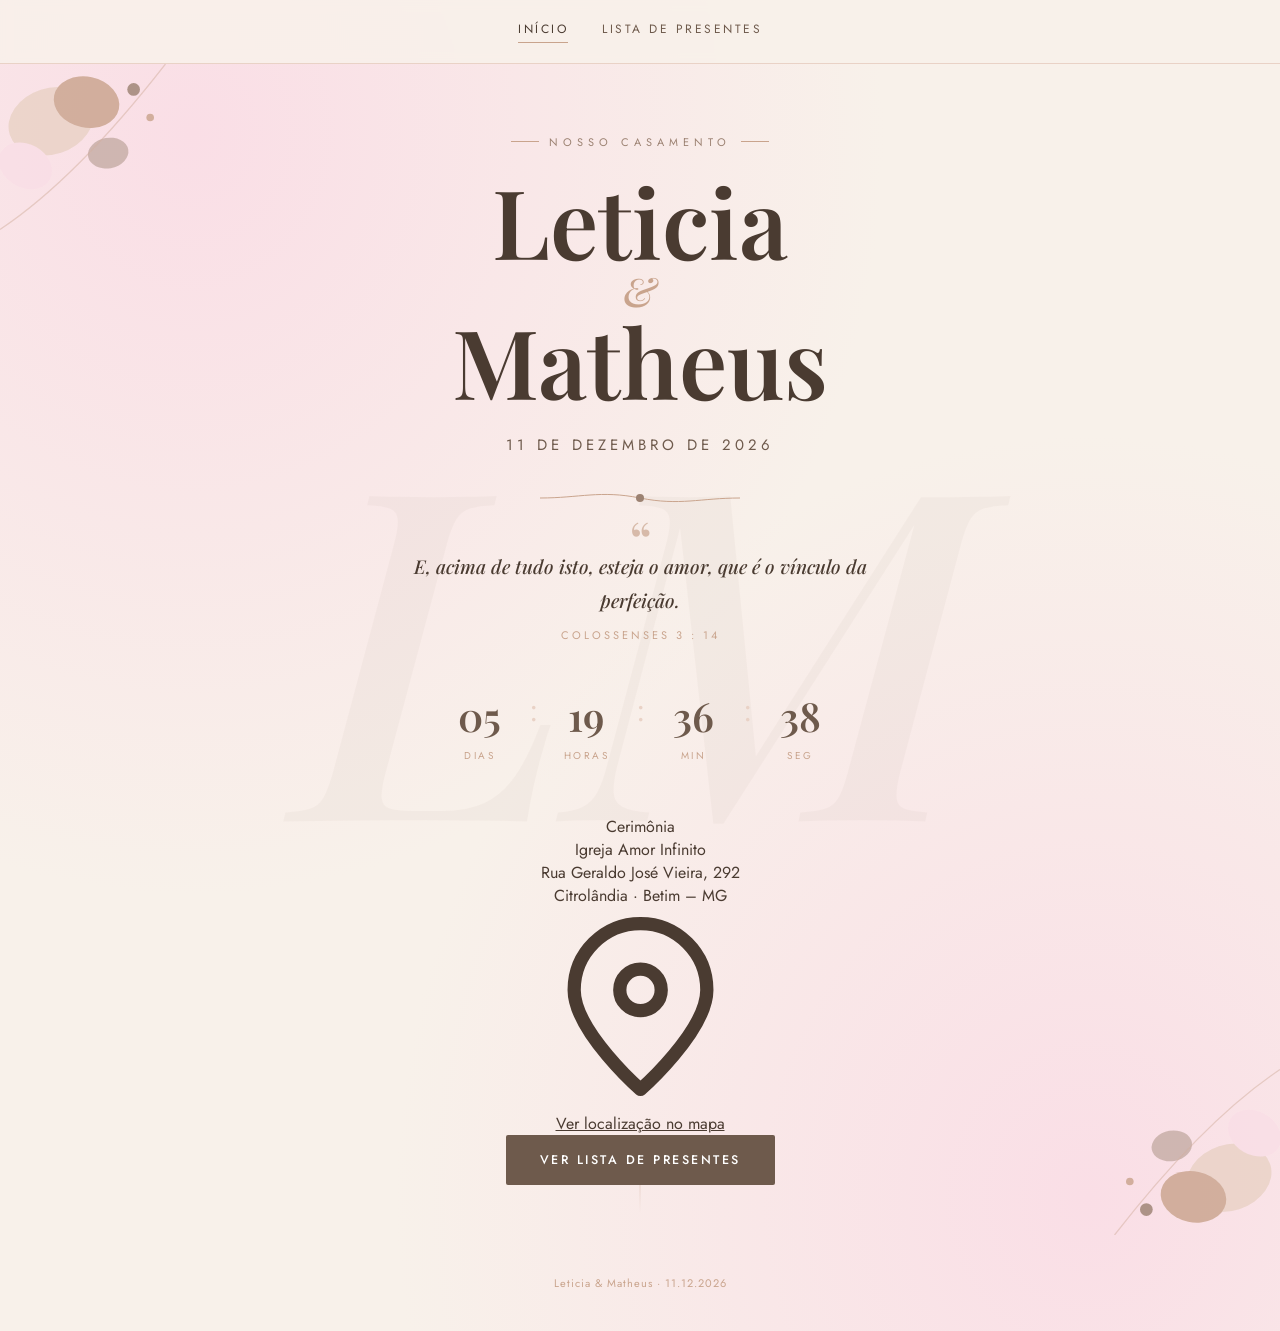
==== commit fc5401a1: "Update index.html" ====
--- a/index.html
+++ b/index.html
@@ -199,8 +199,6 @@
       <span class="sep">:</span>
       <div class="unit"><span class="num" id="cd-seg">00</span><span class="label">Seg</span></div>
     </div>
-
-
     
 <div class="local-casamento">
   <span class="local-titulo">Cerimônia</span>
@@ -230,8 +228,7 @@
   </a>
 </div>
 
-
-    
+    <div></div>
     <div class="cta">
       <a href="presentes.html" class="btn btn-primary">Ver lista de presentes</a>
     </div>
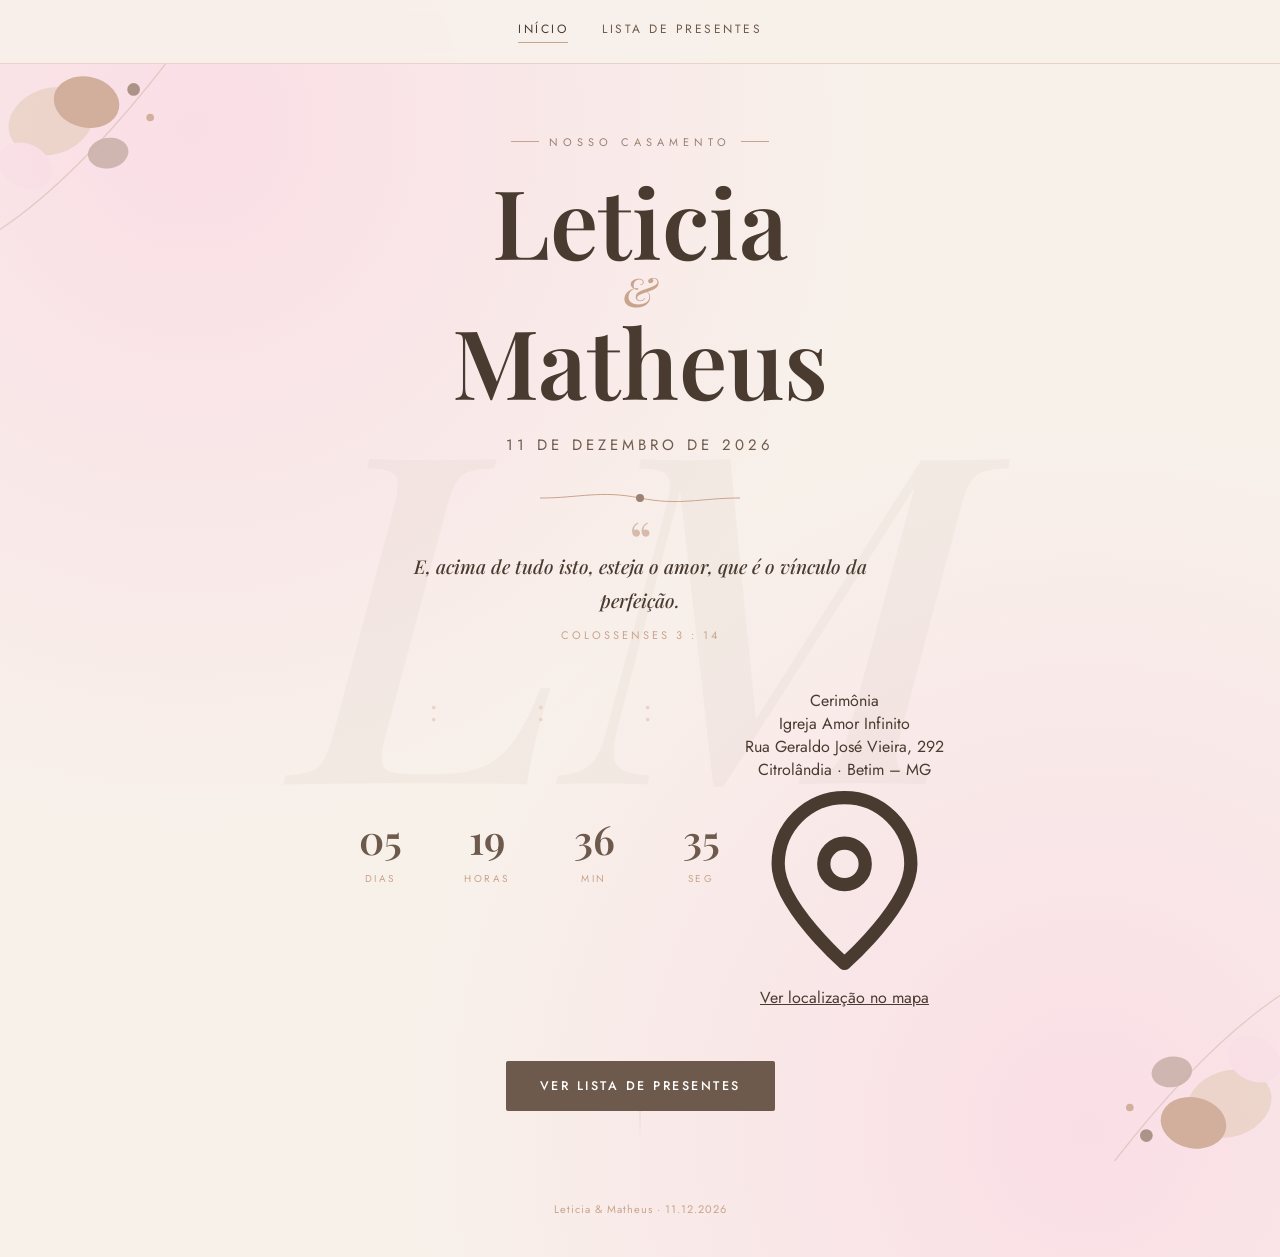
==== commit f4b0edf0: "Update index.html" ====
--- a/index.html
+++ b/index.html
@@ -198,9 +198,8 @@
       <div class="unit"><span class="num" id="cd-min">00</span><span class="label">Min</span></div>
       <span class="sep">:</span>
       <div class="unit"><span class="num" id="cd-seg">00</span><span class="label">Seg</span></div>
-    </div>
-    
-<div class="local-casamento">
+
+      <div class="local-casamento">
   <span class="local-titulo">Cerimônia</span>
 
   <div class="local-igreja">Igreja Amor Infinito</div>
@@ -227,6 +226,10 @@
     Ver localização no mapa
   </a>
 </div>
+      
+    </div>
+    
+
 
     <div></div>
     <div class="cta">
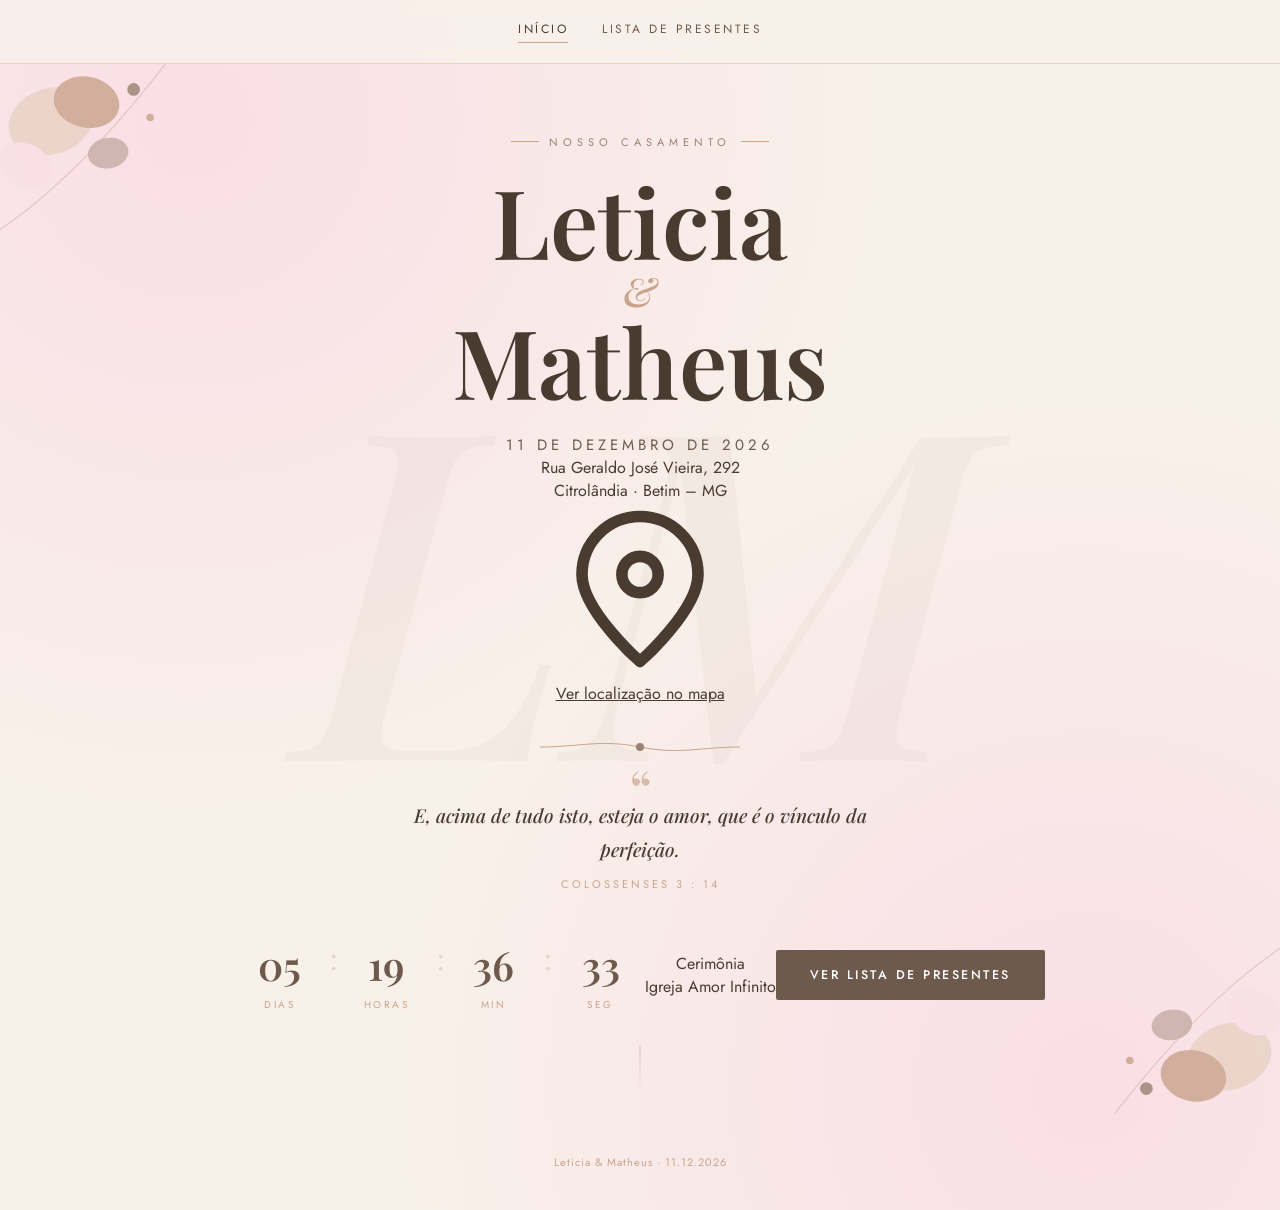
==== commit d97a2055: "Update index.html" ====
--- a/index.html
+++ b/index.html
@@ -178,33 +178,7 @@
     <h1>Leticia<span class="amp">&amp;</span>Matheus</h1>
     <div class="date-line">11 DE DEZEMBRO DE 2026</div>
 
-
-    <svg class="flourish-hero" viewBox="0 0 200 20" fill="none" xmlns="http://www.w3.org/2000/svg">
-      <path d="M0 10 C 40 10, 60 2, 100 10 C 140 18, 160 10, 200 10" stroke="#C9A48D" stroke-width="1" fill="none"/>
-      <circle cx="100" cy="10" r="4" fill="#9C8272"/>
-    </svg>
-
-    <div class="verse-block">
-      <span class="quote-mark">&ldquo;</span>
-      <p class="verse">E, acima de tudo isto, esteja o amor, que é o vínculo da perfeição.</p>
-      <div class="verse-ref">Colossenses 3 : 14</div>
-    </div>
-
-    <div class="countdown" id="countdown">
-      <div class="unit"><span class="num" id="cd-dias">00</span><span class="label">Dias</span></div>
-      <span class="sep">:</span>
-      <div class="unit"><span class="num" id="cd-horas">00</span><span class="label">Horas</span></div>
-      <span class="sep">:</span>
-      <div class="unit"><span class="num" id="cd-min">00</span><span class="label">Min</span></div>
-      <span class="sep">:</span>
-      <div class="unit"><span class="num" id="cd-seg">00</span><span class="label">Seg</span></div>
-
-      <div class="local-casamento">
-  <span class="local-titulo">Cerimônia</span>
-
-  <div class="local-igreja">Igreja Amor Infinito</div>
-
-  <div class="local-endereco">
+      <div class="local-endereco">
     Rua Geraldo José Vieira, 292<br>
     Citrolândia · Betim – MG
   </div>
@@ -227,6 +201,34 @@
   </a>
 </div>
       
+
+
+    <svg class="flourish-hero" viewBox="0 0 200 20" fill="none" xmlns="http://www.w3.org/2000/svg">
+      <path d="M0 10 C 40 10, 60 2, 100 10 C 140 18, 160 10, 200 10" stroke="#C9A48D" stroke-width="1" fill="none"/>
+      <circle cx="100" cy="10" r="4" fill="#9C8272"/>
+    </svg>
+
+    <div class="verse-block">
+      <span class="quote-mark">&ldquo;</span>
+      <p class="verse">E, acima de tudo isto, esteja o amor, que é o vínculo da perfeição.</p>
+      <div class="verse-ref">Colossenses 3 : 14</div>
+    </div>
+
+    <div class="countdown" id="countdown">
+      <div class="unit"><span class="num" id="cd-dias">00</span><span class="label">Dias</span></div>
+      <span class="sep">:</span>
+      <div class="unit"><span class="num" id="cd-horas">00</span><span class="label">Horas</span></div>
+      <span class="sep">:</span>
+      <div class="unit"><span class="num" id="cd-min">00</span><span class="label">Min</span></div>
+      <span class="sep">:</span>
+      <div class="unit"><span class="num" id="cd-seg">00</span><span class="label">Seg</span></div>
+
+      <div class="local-casamento">
+  <span class="local-titulo">Cerimônia</span>
+
+  <div class="local-igreja">Igreja Amor Infinito</div>
+
+
     </div>
     
 
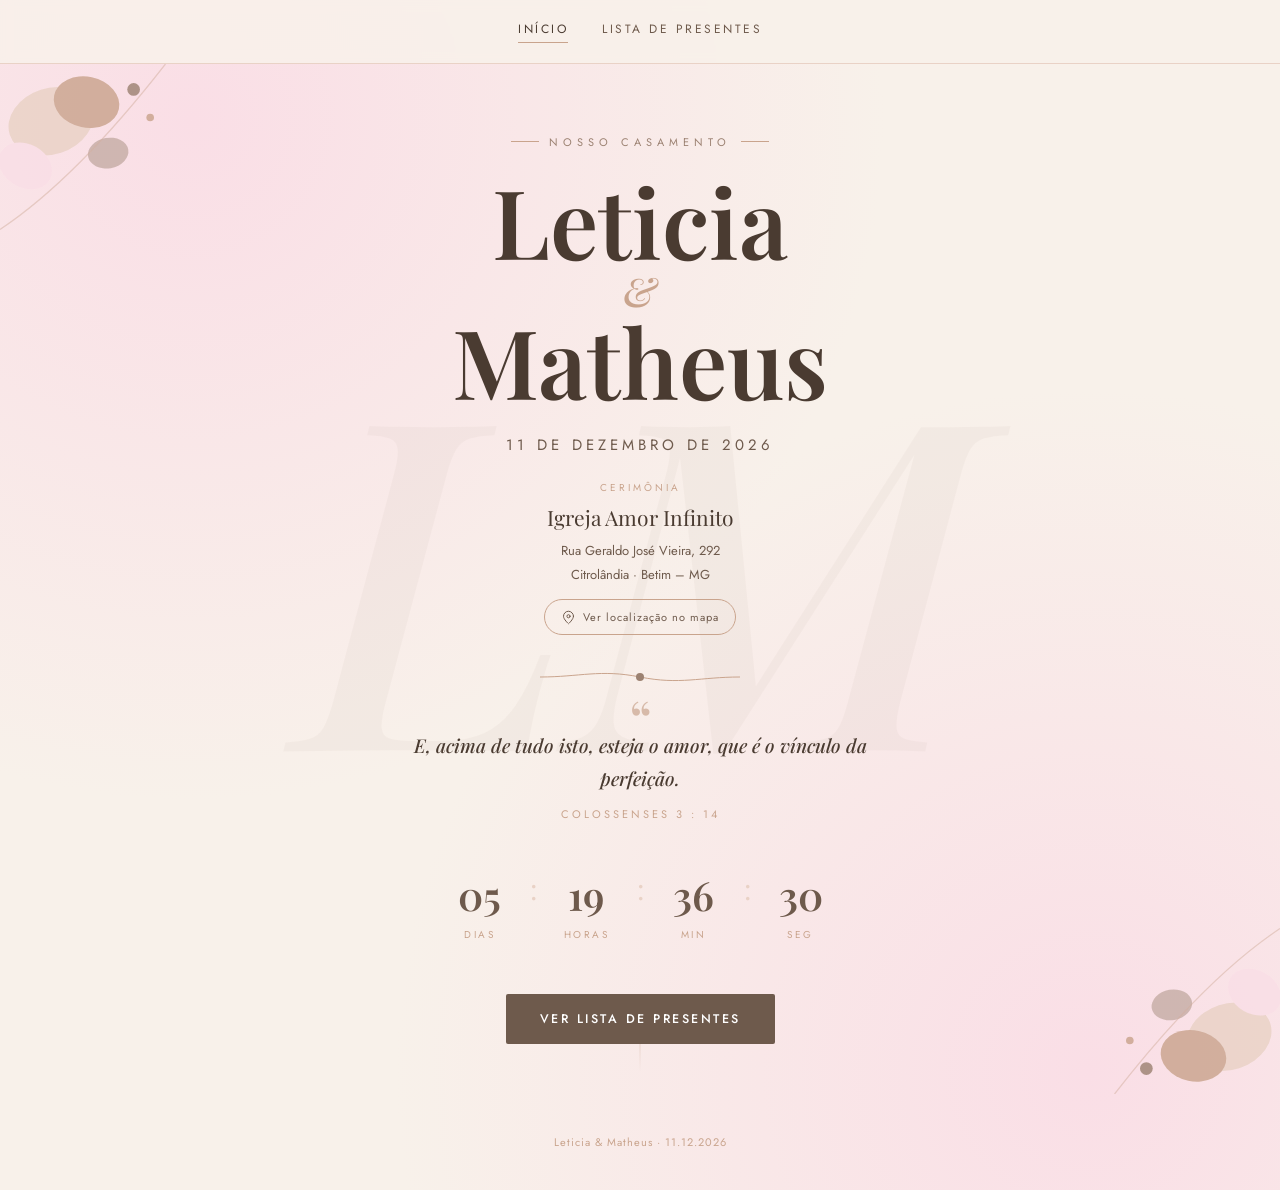
==== commit de30d7f0: "Update index.html" ====
--- a/index.html
+++ b/index.html
@@ -1,11 +1,14 @@
+
 <!DOCTYPE html>
 <html lang="pt-BR">
 <head>
 <meta charset="UTF-8">
 <meta name="viewport" content="width=device-width, initial-scale=1.0">
-<title>Leticia & Matheus | 11.12.2026</title>
+<title>Leticia &amp; Matheus | 11.12.2026</title>
+
 <link href="https://fonts.googleapis.com/css2?family=Playfair+Display:ital,wght@0,500;0,600;0,700;1,500&family=Jost:wght@300;400;500&display=swap" rel="stylesheet">
 <link rel="stylesheet" href="css/style.css">
+
 <style>
   .hero{
     min-height:100vh;
@@ -17,126 +20,301 @@
     padding:70px 24px 50px;
     position:relative;
   }
-  .corner{position:absolute; width:min(280px, 42vw); height:auto; opacity:0.9;}
+
+  .corner{
+    position:absolute;
+    width:min(280px, 42vw);
+    height:auto;
+    opacity:0.9;
+  }
+
   .corner.tl{top:0;left:0;}
-  .corner.br{bottom:0;right:0; transform:rotate(180deg);}
+  .corner.br{bottom:0;right:0;transform:rotate(180deg);}
+
   .monogram-bg{
-    position:absolute; top:50%; left:50%; transform:translate(-50%,-54%);
-    font-family:'Playfair Display',serif; font-style:italic; font-weight:500;
-    font-size:min(38vw, 460px); color:var(--mocha); opacity:0.05; line-height:1;
-    z-index:0; pointer-events:none; user-select:none;
-  }
-  .content{position:relative; z-index:1; display:flex; flex-direction:column; align-items:center;}
+    position:absolute;
+    top:50%;
+    left:50%;
+    transform:translate(-50%,-54%);
+    font-family:'Playfair Display',serif;
+    font-style:italic;
+    font-weight:500;
+    font-size:min(38vw, 460px);
+    color:var(--mocha);
+    opacity:0.05;
+    line-height:1;
+    z-index:0;
+    pointer-events:none;
+    user-select:none;
+  }
+
+  .content{
+    position:relative;
+    z-index:1;
+    display:flex;
+    flex-direction:column;
+    align-items:center;
+  }
+
   .eyebrow{
-    letter-spacing:5px; text-transform:uppercase; font-size:11px; color:var(--mocha);
-    margin-bottom:22px; opacity:0; animation:riseIn .8s ease forwards .1s;
-  }
-  .eyebrow::before,.eyebrow::after{content:'';display:inline-block;width:28px;height:1px;background:var(--rose);vertical-align:middle;margin:0 10px 3px;}
+    letter-spacing:5px;
+    text-transform:uppercase;
+    font-size:11px;
+    color:var(--mocha);
+    margin-bottom:22px;
+    opacity:0;
+    animation:riseIn .8s ease forwards .1s;
+  }
+
+  .eyebrow::before,
+  .eyebrow::after{
+    content:'';
+    display:inline-block;
+    width:28px;
+    height:1px;
+    background:var(--rose);
+    vertical-align:middle;
+    margin:0 10px 3px;
+  }
+
   h1{
-    font-family:'Playfair Display',serif; font-weight:600; font-size:clamp(44px,9vw,96px);
-    margin:0; line-height:1; color:var(--ink); opacity:0; animation:riseIn .9s ease forwards .3s;
-  }
-  .amp{display:block; font-style:italic; font-weight:500; color:var(--rose); font-size:0.42em; margin:2px 0;}
+    font-family:'Playfair Display',serif;
+    font-weight:600;
+    font-size:clamp(44px,9vw,96px);
+    margin:0;
+    line-height:1;
+    color:var(--ink);
+    opacity:0;
+    animation:riseIn .9s ease forwards .3s;
+  }
+
+  .amp{
+    display:block;
+    font-style:italic;
+    font-weight:500;
+    color:var(--rose);
+    font-size:0.42em;
+    margin:2px 0;
+  }
+
   .date-line{
-    margin-top:26px; font-size:15px; letter-spacing:4px; color:var(--mocha-dk);
-    opacity:0; animation:riseIn .8s ease forwards .5s;
-  }
-  .flourish-hero{width:200px; margin:32px 0; opacity:0; animation:riseIn .8s ease forwards .6s;}
-  .verse-block{max-width:540px; padding:0 30px; opacity:0; animation:riseIn .8s ease forwards .75s;}
-  .quote-mark{font-family:'Playfair Display',serif; font-size:56px; color:var(--rose); line-height:0; display:block; margin-bottom:10px; opacity:0.7;}
-  .verse{font-family:'Playfair Display',serif; font-style:italic; font-weight:500; font-size:19px; line-height:1.75; color:var(--ink); margin:0 0 10px;}
-  .verse-ref{font-size:11px; letter-spacing:3px; text-transform:uppercase; color:var(--rose); margin-bottom:46px;}
-  .countdown{display:flex; align-items:center; margin-bottom:52px; opacity:0; animation:riseIn .8s ease forwards .9s;}
-  .countdown .unit{display:flex; flex-direction:column; align-items:center; width:88px;}
-  .countdown .num{font-family:'Playfair Display',serif; font-size:40px; font-weight:600; color:var(--mocha-dk); display:block; font-variant-numeric:tabular-nums;}
-  .countdown .label{font-size:10px; letter-spacing:2.5px; text-transform:uppercase; color:var(--rose); margin-top:6px;}
-  .countdown .sep{font-family:'Playfair Display',serif; font-size:28px; color:var(--blush); margin:0 6px; align-self:flex-start; margin-top:2px;}
-  .cta{display:inline-flex; gap:16px; flex-wrap:wrap; justify-content:center; opacity:0; animation:riseIn .8s ease forwards 1.05s;}
-  .scroll-cue{position:absolute; bottom:22px; left:50%; transform:translateX(-50%); width:1px; height:46px; background:linear-gradient(var(--rose), transparent); opacity:0.6;}
-  @keyframes riseIn{from{opacity:0; transform:translateY(14px);} to{opacity:1; transform:translateY(0);}}
+    margin-top:26px;
+    font-size:15px;
+    letter-spacing:4px;
+    color:var(--mocha-dk);
+    opacity:0;
+    animation:riseIn .8s ease forwards .5s;
+  }
+
+  /* Local da cerimônia */
+  .local-casamento{
+    margin-top:24px;
+    display:flex;
+    flex-direction:column;
+    align-items:center;
+    gap:8px;
+    text-align:center;
+    opacity:0;
+    animation:riseIn .8s ease forwards .65s;
+  }
+
+  .local-casamento .local-titulo{
+    font-size:10px;
+    letter-spacing:3px;
+    text-transform:uppercase;
+    color:var(--rose);
+  }
+
+  .local-casamento .local-igreja{
+    font-family:'Playfair Display',serif;
+    font-size:21px;
+    color:var(--ink);
+  }
+
+  .local-casamento .local-endereco{
+    font-size:13px;
+    line-height:1.8;
+    color:var(--mocha-dk);
+    max-width:320px;
+  }
+
+  .local-casamento .local-link{
+    display:inline-flex;
+    align-items:center;
+    justify-content:center;
+    gap:7px;
+    margin-top:5px;
+    padding:9px 16px;
+    border:1px solid var(--rose);
+    border-radius:30px;
+    color:var(--mocha-dk);
+    text-decoration:none;
+    font-size:11px;
+    letter-spacing:1px;
+    transition:background .25s ease, color .25s ease;
+  }
+
+  .local-casamento .local-link:hover{
+    background:var(--rose);
+    color:white;
+  }
+
+  .local-casamento .local-link svg{
+    width:15px;
+    height:15px;
+    flex-shrink:0;
+  }
+
+  .flourish-hero{
+    width:200px;
+    margin:32px 0;
+    opacity:0;
+    animation:riseIn .8s ease forwards .6s;
+  }
+
+  .verse-block{
+    max-width:540px;
+    padding:0 30px;
+    opacity:0;
+    animation:riseIn .8s ease forwards .75s;
+  }
+
+  .quote-mark{
+    font-family:'Playfair Display',serif;
+    font-size:56px;
+    color:var(--rose);
+    line-height:0;
+    display:block;
+    margin-bottom:10px;
+    opacity:0.7;
+  }
+
+  .verse{
+    font-family:'Playfair Display',serif;
+    font-style:italic;
+    font-weight:500;
+    font-size:19px;
+    line-height:1.75;
+    color:var(--ink);
+    margin:0 0 10px;
+  }
+
+  .verse-ref{
+    font-size:11px;
+    letter-spacing:3px;
+    text-transform:uppercase;
+    color:var(--rose);
+    margin-bottom:46px;
+  }
+
+  .countdown{
+    display:flex;
+    align-items:center;
+    margin-bottom:52px;
+    opacity:0;
+    animation:riseIn .8s ease forwards .9s;
+  }
+
+  .countdown .unit{
+    display:flex;
+    flex-direction:column;
+    align-items:center;
+    width:88px;
+  }
+
+  .countdown .num{
+    font-family:'Playfair Display',serif;
+    font-size:40px;
+    font-weight:600;
+    color:var(--mocha-dk);
+    display:block;
+    font-variant-numeric:tabular-nums;
+  }
+
+  .countdown .label{
+    font-size:10px;
+    letter-spacing:2.5px;
+    text-transform:uppercase;
+    color:var(--rose);
+    margin-top:6px;
+  }
+
+  .countdown .sep{
+    font-family:'Playfair Display',serif;
+    font-size:28px;
+    color:var(--blush);
+    margin:0 6px;
+    align-self:flex-start;
+    margin-top:2px;
+  }
+
+  .cta{
+    display:inline-flex;
+    gap:16px;
+    flex-wrap:wrap;
+    justify-content:center;
+    opacity:0;
+    animation:riseIn .8s ease forwards 1.05s;
+  }
+
+  .scroll-cue{
+    position:absolute;
+    bottom:22px;
+    left:50%;
+    transform:translateX(-50%);
+    width:1px;
+    height:46px;
+    background:linear-gradient(var(--rose), transparent);
+    opacity:0.6;
+  }
+
+  @keyframes riseIn{
+    from{
+      opacity:0;
+      transform:translateY(14px);
+    }
+    to{
+      opacity:1;
+      transform:translateY(0);
+    }
+  }
+
   @media (max-width:460px){
-    .countdown .unit{width:66px;} .countdown .num{font-size:28px;} .corner{width:38vw;} .verse{font-size:16px;}
-
-
-    
-.local-casamento {
-  margin-top: 24px;
-  display: flex;
-  flex-direction: column;
-  align-items: center;
-  gap: 8px;
-  text-align: center;
-  animation: riseIn .8s ease forwards .65s;
-}
-
-.local-casamento .local-titulo {
-  font-size: 10px;
-  letter-spacing: 3px;
-  text-transform: uppercase;
-  color: var(--rose);
-}
-
-.local-casamento .local-igreja {
-  font-family: 'Playfair Display', serif;
-  font-size: 21px;
-  color: var(--ink);
-}
-
-.local-casamento .local-endereco {
-  font-size: 13px;
-  line-height: 1.8;
-  color: var(--mocha-dk);
-  max-width: 320px;
-}
-
-.local-casamento .local-link {
-  display: inline-flex;
-  align-items: center;
-  gap: 7px;
-  margin-top: 5px;
-  padding: 9px 16px;
-  border: 1px solid var(--rose);
-  border-radius: 30px;
-  color: var(--mocha-dk);
-  text-decoration: none;
-  font-size: 11px;
-  letter-spacing: 1px;
-  transition: background .25s ease, color .25s ease;
-}
-
-.local-casamento .local-link:hover {
-  background: var(--rose);
-  color: white;
-}
-
-
-
-.local-casamento .local-link svg {
-  width: 15px !important;
-  height: 15px !important;
-  min-width: 15px;
-  min-height: 15px;
-  max-width: 15px;
-  max-height: 15px;
-  display: inline-block;
-  flex-shrink: 0;
-}
-
-
-@media (max-width: 460px) {
-  .local-casamento .local-igreja {
-    font-size: 19px;
-  }
-
-  .local-casamento .local-endereco {
-    font-size: 12px;
-    padding: 0 12px;
-  }
-}
-
+    .countdown .unit{width:66px;}
+    .countdown .num{font-size:28px;}
+    .corner{width:38vw;}
+    .verse{font-size:16px;}
+
+    .local-casamento .local-igreja{
+      font-size:19px;
+    }
+
+    .local-casamento .local-endereco{
+      font-size:12px;
+      padding:0 12px;
+    }
+  }
+
+  @media (prefers-reduced-motion:reduce){
+    .eyebrow,
+    h1,
+    .date-line,
+    .local-casamento,
+    .flourish-hero,
+    .verse-block,
+    .countdown,
+    .cta{
+      opacity:1;
+      animation:none;
+    }
+
+    .local-casamento .local-link{
+      transition:none;
+    }
   }
 </style>
 </head>
+
 <body>
 
 <nav class="site-nav">
@@ -152,7 +330,7 @@
       <ellipse cx="68" cy="30" rx="26" ry="20" fill="#C9A48D" transform="rotate(12 68 30)"/>
       <ellipse cx="20" cy="80" rx="22" ry="17" fill="#FADEE6" transform="rotate(30 20 80)"/>
       <ellipse cx="85" cy="70" rx="16" ry="12" fill="#9C8272" opacity="0.55" transform="rotate(-10 85 70)"/>
-      <path d="M0 130 Q 60 90 130 0" stroke="#C9A48D" stroke-width="1" fill="none" opacity="0.5"/>
+      <path d="M0 130 Q60 90 130 0" stroke="#C9A48D" stroke-width="1" fill="none" opacity="0.5"/>
       <circle cx="105" cy="20" r="5" fill="#9C8272"/>
       <circle cx="118" cy="42" r="3" fill="#C9A48D"/>
     </g>
@@ -164,7 +342,7 @@
       <ellipse cx="68" cy="30" rx="26" ry="20" fill="#C9A48D" transform="rotate(12 68 30)"/>
       <ellipse cx="20" cy="80" rx="22" ry="17" fill="#FADEE6" transform="rotate(30 20 80)"/>
       <ellipse cx="85" cy="70" rx="16" ry="12" fill="#9C8272" opacity="0.55" transform="rotate(-10 85 70)"/>
-      <path d="M0 130 Q 60 90 130 0" stroke="#C9A48D" stroke-width="1" fill="none" opacity="0.5"/>
+      <path d="M0 130 Q60 90 130 0" stroke="#C9A48D" stroke-width="1" fill="none" opacity="0.5"/>
       <circle cx="105" cy="20" r="5" fill="#9C8272"/>
       <circle cx="118" cy="42" r="3" fill="#C9A48D"/>
     </g>
@@ -173,38 +351,44 @@
   <div class="monogram-bg">LM</div>
 
   <div class="content">
+
     <div class="eyebrow">Nosso casamento</div>
 
     <h1>Leticia<span class="amp">&amp;</span>Matheus</h1>
+
     <div class="date-line">11 DE DEZEMBRO DE 2026</div>
 
+    <!-- Endereço da cerimônia: único conteúdo novo -->
+    <div class="local-casamento">
+      <span class="local-titulo">Cerimônia</span>
+
+      <div class="local-igreja">Igreja Amor Infinito</div>
+
       <div class="local-endereco">
-    Rua Geraldo José Vieira, 292<br>
-    Citrolândia · Betim – MG
-  </div>
-
-  <a
-    class="local-link"
-    href="https://www.google.com/maps/search/?api=1&query=Igreja+Amor+Infinito%2C+Rua+Geraldo+Jos%C3%A9+Vieira%2C+292%2C+Citrol%C3%A2ndia%2C+Betim%2C+MG"
-    target="_blank"
-    rel="noopener noreferrer"
-    aria-label="Abrir localização da Igreja Amor Infinito no Google Maps"
-  >
-    <svg viewBox="0 0 24 24" fill="none"
-      stroke="currentColor" stroke-width="1.6"
-      stroke-linecap="round" stroke-linejoin="round"
-      aria-hidden="true">
-      <path d="M20 10c0 5-8 12-8 12S4 15 4 10a8 8 0 1 1 16 0Z"/>
-      <circle cx="12" cy="10" r="2.5"/>
-    </svg>
-    Ver localização no mapa
-  </a>
-</div>
-      
-
+        Rua Geraldo José Vieira, 292<br>
+        Citrolândia · Betim – MG
+      </div>
+
+      <a
+        class="local-link"
+        href="https://www.google.com/maps/search/?api=1&amp;query=Igreja+Amor+Infinito%2C+Rua+Geraldo+Jos%C3%A9+Vieira%2C+292%2C+Citrol%C3%A2ndia%2C+Betim%2C+MG"
+        target="_blank"
+        rel="noopener noreferrer"
+        aria-label="Abrir localização da Igreja Amor Infinito no Google Maps"
+      >
+        <svg viewBox="0 0 24 24" fill="none"
+          stroke="currentColor" stroke-width="1.6"
+          stroke-linecap="round" stroke-linejoin="round"
+          aria-hidden="true">
+          <path d="M20 10c0 5-8 12-8 12S4 15 4 10a8 8 0 1 1 16 0Z"/>
+          <circle cx="12" cy="10" r="2.5"/>
+        </svg>
+        Ver localização no mapa
+      </a>
+    </div>
 
     <svg class="flourish-hero" viewBox="0 0 200 20" fill="none" xmlns="http://www.w3.org/2000/svg">
-      <path d="M0 10 C 40 10, 60 2, 100 10 C 140 18, 160 10, 200 10" stroke="#C9A48D" stroke-width="1" fill="none"/>
+      <path d="M0 10 C40 10,60 2,100 10 C140 18,160 10,200 10" stroke="#C9A48D" stroke-width="1" fill="none"/>
       <circle cx="100" cy="10" r="4" fill="#9C8272"/>
     </svg>
 
@@ -215,35 +399,47 @@
     </div>
 
     <div class="countdown" id="countdown">
-      <div class="unit"><span class="num" id="cd-dias">00</span><span class="label">Dias</span></div>
+      <div class="unit">
+        <span class="num" id="cd-dias">00</span>
+        <span class="label">Dias</span>
+      </div>
+
       <span class="sep">:</span>
-      <div class="unit"><span class="num" id="cd-horas">00</span><span class="label">Horas</span></div>
+
+      <div class="unit">
+        <span class="num" id="cd-horas">00</span>
+        <span class="label">Horas</span>
+      </div>
+
       <span class="sep">:</span>
-      <div class="unit"><span class="num" id="cd-min">00</span><span class="label">Min</span></div>
+
+      <div class="unit">
+        <span class="num" id="cd-min">00</span>
+        <span class="label">Min</span>
+      </div>
+
       <span class="sep">:</span>
-      <div class="unit"><span class="num" id="cd-seg">00</span><span class="label">Seg</span></div>
-
-      <div class="local-casamento">
-  <span class="local-titulo">Cerimônia</span>
-
-  <div class="local-igreja">Igreja Amor Infinito</div>
-
-
+
+      <div class="unit">
+        <span class="num" id="cd-seg">00</span>
+        <span class="label">Seg</span>
+      </div>
     </div>
-    
-
-
-    <div></div>
+
     <div class="cta">
       <a href="presentes.html" class="btn btn-primary">Ver lista de presentes</a>
     </div>
+
   </div>
 
   <div class="scroll-cue"></div>
 </div>
 
-<footer class="site-footer">Leticia &amp; Matheus · 11.12.2026</footer>
+<footer class="site-footer">
+  Leticia &amp; Matheus · 11.12.2026
+</footer>
 
 <script src="js/countdown.js"></script>
+
 </body>
 </html>
